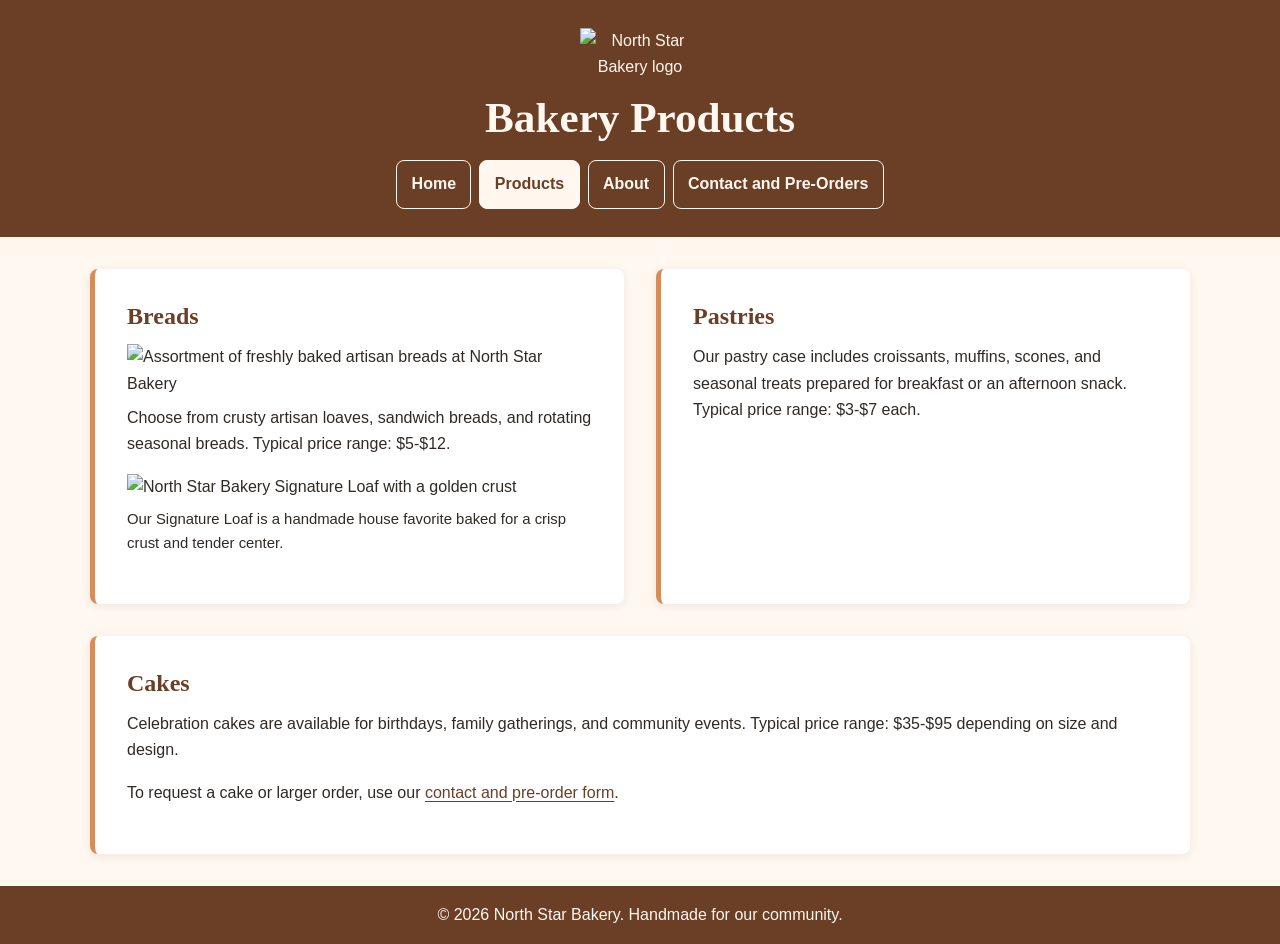
==== products.html @ dcf20145 "Add files via upload" ====
<!DOCTYPE html>
<html lang="en">
<head>
<meta charset="utf-8"/>
<meta content="width=device-width, initial-scale=1.0" name="viewport"/>
<title>North Star Bakery | Products</title>
<link href="styles.css" rel="stylesheet"/></head>
<body class="bakery-site">
<header class="site-header">
<img alt="North Star Bakery logo" class="site-logo" loading="lazy" src="bakery-logo.png"/>
<h1>Bakery Products</h1>
<nav aria-label="Main navigation">
<ul>
<li><a href="index.html">Home</a></li>
<li><a aria-current="page" href="products.html">Products</a></li>
<li><a href="about.html">About</a></li>
<li><a href="contact.html">Contact and Pre-Orders</a></li>
</ul>
</nav>
</header>
<main class="site-main">
<section class="content-card">
<h2>Breads</h2>
<img alt="Assortment of freshly baked artisan breads at North Star Bakery" loading="lazy" src="bakery-bread.jpg"/>
<p>Choose from crusty artisan loaves, sandwich breads, and rotating seasonal breads. Typical price range: $5-$12.</p>
<figure>
<img alt="North Star Bakery Signature Loaf with a golden crust" loading="lazy" src="bakery-signature-loaf.jpg"/>
<figcaption>Our Signature Loaf is a handmade house favorite baked for a crisp crust and tender center.</figcaption>
</figure>
</section>
<section class="content-card">
<h2>Pastries</h2>
<p>Our pastry case includes croissants, muffins, scones, and seasonal treats prepared for breakfast or an afternoon snack. Typical price range: $3-$7 each.</p>
</section>
<section class="content-card">
<h2>Cakes</h2>
<p>Celebration cakes are available for birthdays, family gatherings, and community events. Typical price range: $35-$95 depending on size and design.</p>
<p>To request a cake or larger order, use our <a href="contact.html">contact and pre-order form</a>.</p>
</section>
</main>
<footer class="site-footer">
<p>© 2026 North Star Bakery. Handmade for our community.</p>
</footer>
</body>
</html>
---- styles.css ----
/* North Star Bakery | Touchstone 3 | Mobile-first shared design */
:root { --cream:#FFF8F0; --brown:#6B3E26; --peach:#D88C5A; --charcoal:#2F2A26; }
* { box-sizing:border-box; }
html { scroll-behavior:smooth; }
body { margin:0; background:var(--cream); color:var(--charcoal); font: 1rem/1.65 Arial, Helvetica, sans-serif; }
a { color:var(--brown); text-underline-offset:3px; }
a:hover { color:var(--charcoal); }
a:focus-visible,button:focus-visible,input:focus-visible,textarea:focus-visible,select:focus-visible { outline:3px solid var(--peach); outline-offset:3px; }
.site-header { background:var(--brown); color:var(--cream); padding:1.25rem 1rem; text-align:center; }
.site-header h1 { font:700 clamp(1.65rem,4vw,2.7rem)/1.2 Georgia,'Times New Roman',serif; margin:.7rem 0 1rem; }
.site-logo { display:block; max-width:120px; max-height:110px; width:auto; height:auto; margin:0 auto; }
nav ul { list-style:none; display:flex; flex-direction:column; gap:.5rem; margin:0; padding:0; }
nav a { display:block; padding:.65rem .9rem; border:1px solid var(--cream); border-radius:.5rem; color:var(--cream); text-decoration:none; font-weight:700; }
nav a:hover,nav a[aria-current='page'] { background:var(--cream); color:var(--brown); }
.site-main { width:min(100% - 2rem,1100px); margin:1.5rem auto; display:flex; flex-direction:column; gap:1rem; }
.content-card { background:#fff; border-left:5px solid var(--peach); border-radius:.5rem; padding:1.2rem; box-shadow:0 2px 10px #2f2a2614; min-width:0; }
h2 { font:700 1.5rem/1.3 Georgia,'Times New Roman',serif; color:var(--brown); margin:0 0 .75rem; }
p { margin:.5rem 0 1rem; }
img,picture img,video { max-width:100%; height:auto; }
picture img { display:block; }
figure { margin:1rem 0; } figcaption { font-size:.93rem; margin-top:.4rem; }
audio { width:100%; max-width:450px; }
fieldset { border:1px solid var(--brown); border-radius:.5rem; margin:0 0 1rem; padding:1rem; }
legend { font-weight:700; color:var(--brown); padding:0 .3rem; }
label { display:block; font-weight:700; margin:.8rem 0 .25rem; }
input,select,textarea { display:block; width:100%; min-height:44px; padding:.65rem; font:inherit; color:var(--charcoal); background:#fff; border:1px solid var(--brown); border-radius:.35rem; }
textarea { resize:vertical; }
button { background:var(--brown); color:var(--cream); border:0; border-radius:.4rem; padding:.8rem 1.2rem; font:700 1rem Arial,sans-serif; cursor:pointer; }
button:hover { background:var(--charcoal); }
.site-footer { background:var(--brown); color:var(--cream); text-align:center; padding:1rem; }
.site-footer p { margin:0; }
@media (min-width:700px) {
 .site-header { padding:1.75rem 2rem; }
 nav ul { flex-direction:row; justify-content:center; flex-wrap:wrap; }
 .site-main { flex-direction:row; flex-wrap:wrap; gap:1.5rem; margin:2rem auto; align-items:stretch; }
 .content-card { flex:1 1 calc(50% - 1.5rem); padding:1.75rem; }
 .content-card:only-child { flex-basis:100%; }
}
@media (min-width:1000px) { .site-main { gap:2rem; } .content-card { padding:2rem; } }
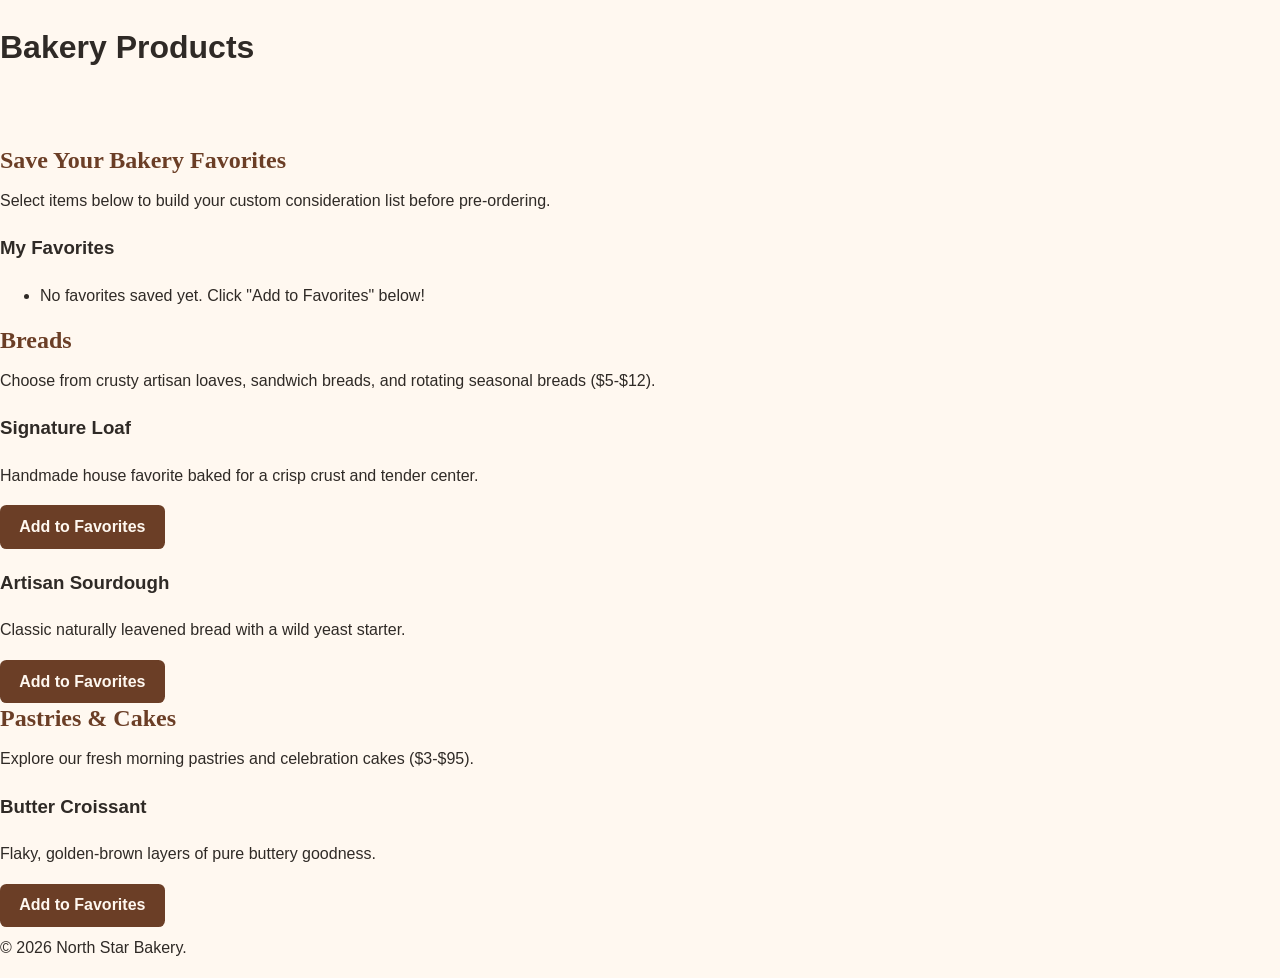
==== commit 618b8fc7: "Update products.html" ====
--- a/products.html
+++ b/products.html
@@ -1,45 +1,68 @@
 <!DOCTYPE html>
 <html lang="en">
 <head>
-<meta charset="utf-8"/>
-<meta content="width=device-width, initial-scale=1.0" name="viewport"/>
-<title>North Star Bakery | Products</title>
-<link href="styles.css" rel="stylesheet"/></head>
-<body class="bakery-site">
-<header class="site-header">
-<img alt="North Star Bakery logo" class="site-logo" loading="lazy" src="bakery-logo.png"/>
-<h1>Bakery Products</h1>
-<nav aria-label="Main navigation">
-<ul>
-<li><a href="index.html">Home</a></li>
-<li><a aria-current="page" href="products.html">Products</a></li>
-<li><a href="about.html">About</a></li>
-<li><a href="contact.html">Contact and Pre-Orders</a></li>
-</ul>
-</nav>
-</header>
-<main class="site-main">
-<section class="content-card">
-<h2>Breads</h2>
-<img alt="Assortment of freshly baked artisan breads at North Star Bakery" loading="lazy" src="bakery-bread.jpg"/>
-<p>Choose from crusty artisan loaves, sandwich breads, and rotating seasonal breads. Typical price range: $5-$12.</p>
-<figure>
-<img alt="North Star Bakery Signature Loaf with a golden crust" loading="lazy" src="bakery-signature-loaf.jpg"/>
-<figcaption>Our Signature Loaf is a handmade house favorite baked for a crisp crust and tender center.</figcaption>
-</figure>
-</section>
-<section class="content-card">
-<h2>Pastries</h2>
-<p>Our pastry case includes croissants, muffins, scones, and seasonal treats prepared for breakfast or an afternoon snack. Typical price range: $3-$7 each.</p>
-</section>
-<section class="content-card">
-<h2>Cakes</h2>
-<p>Celebration cakes are available for birthdays, family gatherings, and community events. Typical price range: $35-$95 depending on size and design.</p>
-<p>To request a cake or larger order, use our <a href="contact.html">contact and pre-order form</a>.</p>
-</section>
-</main>
-<footer class="site-footer">
-<p>© 2026 North Star Bakery. Handmade for our community.</p>
-</footer>
+    <meta charset="UTF-8">
+    <meta name="viewport" content="width=device-width, initial-scale=1.0">
+    <title>North Star Bakery | Products</title>
+    <link rel="stylesheet" href="styles.css">
+    <link rel="stylesheet" href="touchstone4.css">
+</head>
+<body>
+    <header>
+        <div class="logo-container">
+            <h1>Bakery Products</h1>
+        </div>
+        <nav>
+            <ul>
+                <li><a href="index.html">Home</a></li>
+                <li><a href="products.html" class="active">Products</a></li>
+                <li><a href="about.html">About</a></li>
+                <li><a href="contact.html">Contact and Pre-Orders</a></li>
+            </ul>
+        </nav>
+    </header>
+
+    <main>
+        <section class="favorites-container">
+            <h2>Save Your Bakery Favorites</h2>
+            <p>Select items below to build your custom consideration list before pre-ordering.</p>
+            <div class="favorites-box">
+                <h3>My Favorites</h3>
+                <ul id="my-favorites">
+                    <li class="empty-message">No favorites saved yet. Click "Add to Favorites" below!</li>
+                </ul>
+            </div>
+        </section>
+
+        <section class="product-category">
+            <h2>Breads</h2>
+            <p>Choose from crusty artisan loaves, sandwich breads, and rotating seasonal breads ($5-$12).</p>
+            <div class="product-card">
+                <h3>Signature Loaf</h3>
+                <p>Handmade house favorite baked for a crisp crust and tender center.</p>
+                <button class="favorite-btn" data-item="Signature Loaf">Add to Favorites</button>
+            </div>
+            <div class="product-card">
+                <h3>Artisan Sourdough</h3>
+                <p>Classic naturally leavened bread with a wild yeast starter.</p>
+                <button class="favorite-btn" data-item="Artisan Sourdough">Add to Favorites</button>
+            </div>
+        </section>
+
+        <section class="product-category">
+            <h2>Pastries & Cakes</h2>
+            <p>Explore our fresh morning pastries and celebration cakes ($3-$95).</p>
+            <div class="product-card">
+                <h3>Butter Croissant</h3>
+                <p>Flaky, golden-brown layers of pure buttery goodness.</p>
+                <button class="favorite-btn" data-item="Butter Croissant">Add to Favorites</button>
+            </div>
+        </section>
+    </main>
+
+    <footer>
+        <p>&copy; 2026 North Star Bakery.</p>
+    </footer>
+    <script src="touchstone4.js"></script>
 </body>
-</html>+</html>
--- a/touchstone4.css
+++ b/touchstone4.css
@@ -0,0 +1,7 @@
+/* Additive styling: retains the Touchstone 3 site palette and typography. */
+#bakery-favorites{margin:1.5rem auto;padding:1.25rem;max-width:960px;background:#FFF8F0;color:#2F2A26;border-left:4px solid #D88C5A;border-radius:8px;font-family:Arial,sans-serif}
+#bakery-favorites h2{font-family:Georgia,serif;color:#6B3E26}
+.favorite-options{display:flex;flex-wrap:wrap;gap:.75rem}.favorite-card{display:flex;flex-direction:column;justify-content:space-between;gap:.75rem;flex:1 1 180px;background:white;border:1px solid #D88C5A;padding:1rem;border-radius:6px}
+.favorite-card button,.bakery-form button{padding:.7rem 1rem;border:0;border-radius:5px;background:#6B3E26;color:#FFF8F0;cursor:pointer}.favorite-card button:hover,.favorite-card button:focus-visible{background:#2F2A26}.favorite-card button[aria-pressed="true"]{background:#D88C5A;color:#2F2A26}
+.bakery-form{max-width:650px}.bakery-form label{display:block;margin-top:1rem;font-weight:bold}.bakery-form input,.bakery-form textarea{box-sizing:border-box;display:block;width:100%;padding:.65rem;border:1px solid #6B3E26;border-radius:4px}.field-error{display:block;min-height:1.3em;color:#8B251A;font-size:.92rem}.bakery-form [aria-invalid="true"]{border:2px solid #8B251A}#favorites-status{min-height:1.4em}
+@media(min-width:700px){.favorite-card{min-width:190px}}
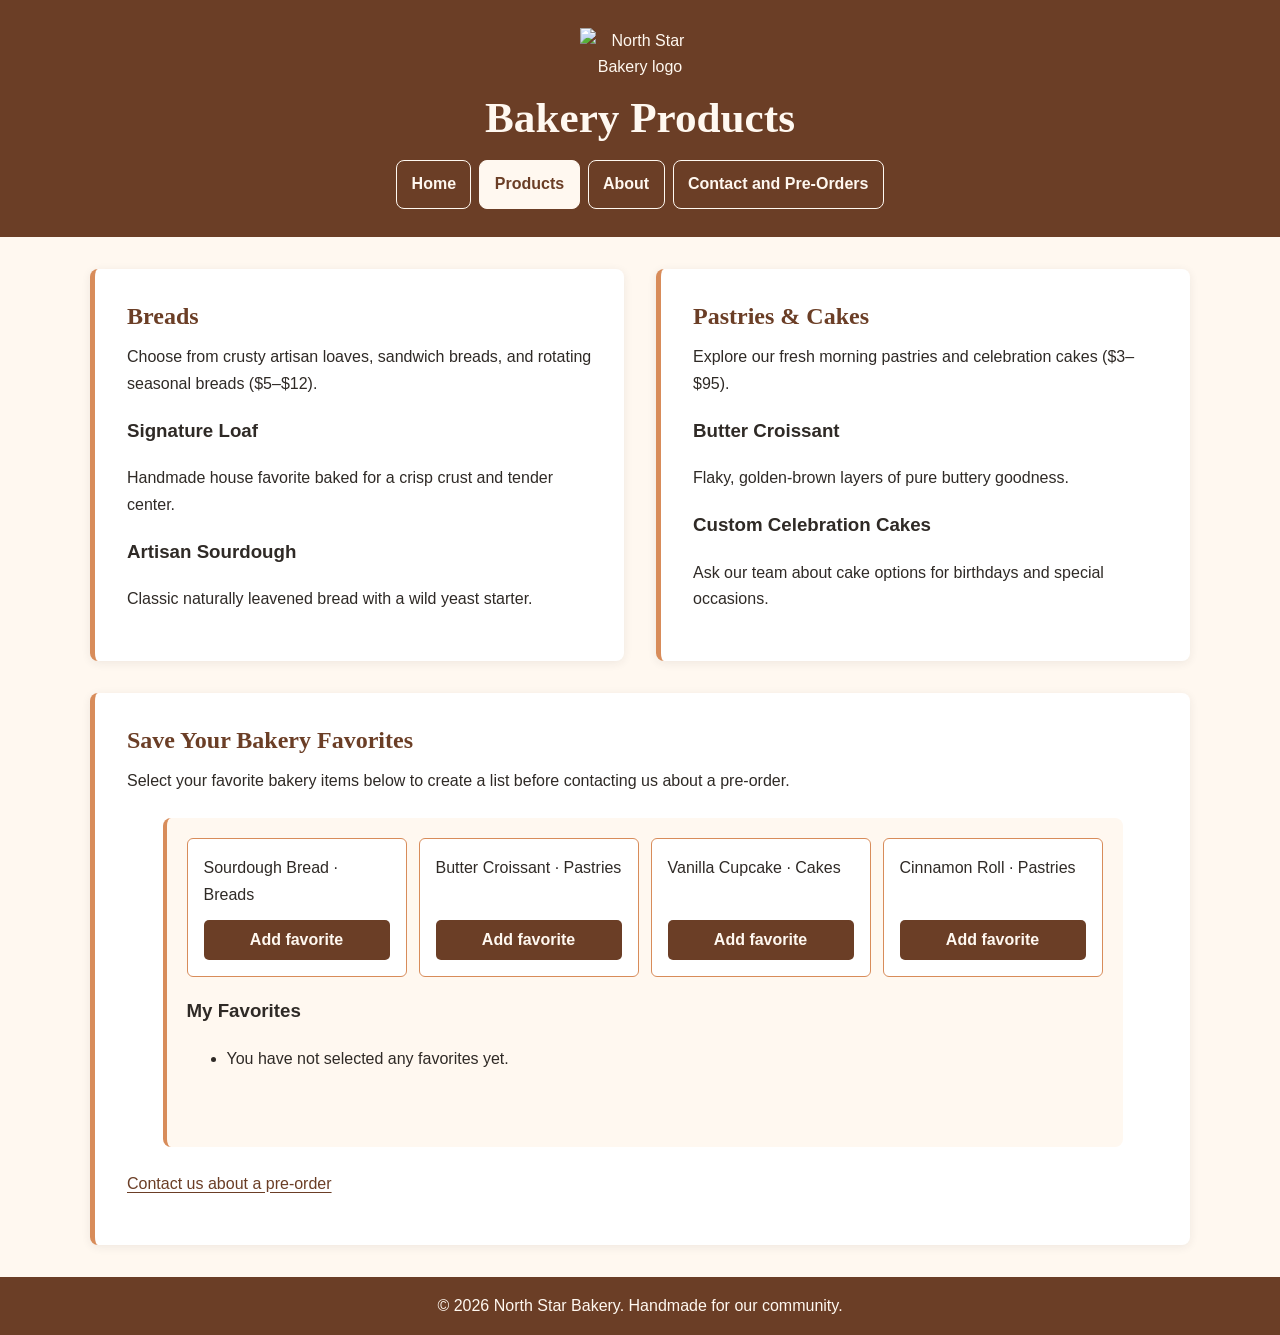
==== commit 53b6e3b1: "Update products.html" ====
--- a/products.html
+++ b/products.html
@@ -1,68 +1,64 @@
 <!DOCTYPE html>
 <html lang="en">
 <head>
-    <meta charset="UTF-8">
-    <meta name="viewport" content="width=device-width, initial-scale=1.0">
-    <title>North Star Bakery | Products</title>
-    <link rel="stylesheet" href="styles.css">
-    <link rel="stylesheet" href="touchstone4.css">
+  <meta charset="UTF-8">
+  <meta name="viewport" content="width=device-width, initial-scale=1.0">
+  <meta name="description" content="Explore fresh breads, pastries, and cakes at North Star Bakery and save your favorites.">
+  <title>North Star Bakery | Products</title>
+  <link rel="stylesheet" href="styles.css">
+  <link rel="stylesheet" href="touchstone4.css">
 </head>
-<body>
-    <header>
-        <div class="logo-container">
-            <h1>Bakery Products</h1>
-        </div>
-        <nav>
-            <ul>
-                <li><a href="index.html">Home</a></li>
-                <li><a href="products.html" class="active">Products</a></li>
-                <li><a href="about.html">About</a></li>
-                <li><a href="contact.html">Contact and Pre-Orders</a></li>
-            </ul>
-        </nav>
-    </header>
+<body class="bakery-site">
+  <header class="site-header">
+    <img class="site-logo" src="bakery-logo.png" alt="North Star Bakery logo" width="120">
+    <h1>Bakery Products</h1>
+    <nav aria-label="Main navigation">
+      <ul>
+        <li><a href="index.html">Home</a></li>
+        <li><a href="products.html" aria-current="page">Products</a></li>
+        <li><a href="about.html">About</a></li>
+        <li><a href="contact.html">Contact and Pre-Orders</a></li>
+      </ul>
+    </nav>
+  </header>
 
-    <main>
-        <section class="favorites-container">
-            <h2>Save Your Bakery Favorites</h2>
-            <p>Select items below to build your custom consideration list before pre-ordering.</p>
-            <div class="favorites-box">
-                <h3>My Favorites</h3>
-                <ul id="my-favorites">
-                    <li class="empty-message">No favorites saved yet. Click "Add to Favorites" below!</li>
-                </ul>
-            </div>
-        </section>
+  <main class="site-main">
+    <section class="content-card" aria-labelledby="breads-heading">
+      <h2 id="breads-heading">Breads</h2>
+      <p>Choose from crusty artisan loaves, sandwich breads, and rotating seasonal breads ($5–$12).</p>
+      <h3>Signature Loaf</h3>
+      <p>Handmade house favorite baked for a crisp crust and tender center.</p>
+      <h3>Artisan Sourdough</h3>
+      <p>Classic naturally leavened bread with a wild yeast starter.</p>
+    </section>
 
-        <section class="product-category">
-            <h2>Breads</h2>
-            <p>Choose from crusty artisan loaves, sandwich breads, and rotating seasonal breads ($5-$12).</p>
-            <div class="product-card">
-                <h3>Signature Loaf</h3>
-                <p>Handmade house favorite baked for a crisp crust and tender center.</p>
-                <button class="favorite-btn" data-item="Signature Loaf">Add to Favorites</button>
-            </div>
-            <div class="product-card">
-                <h3>Artisan Sourdough</h3>
-                <p>Classic naturally leavened bread with a wild yeast starter.</p>
-                <button class="favorite-btn" data-item="Artisan Sourdough">Add to Favorites</button>
-            </div>
-        </section>
+    <section class="content-card" aria-labelledby="pastries-heading">
+      <h2 id="pastries-heading">Pastries &amp; Cakes</h2>
+      <p>Explore our fresh morning pastries and celebration cakes ($3–$95).</p>
+      <h3>Butter Croissant</h3>
+      <p>Flaky, golden-brown layers of pure buttery goodness.</p>
+      <h3>Custom Celebration Cakes</h3>
+      <p>Ask our team about cake options for birthdays and special occasions.</p>
+    </section>
 
-        <section class="product-category">
-            <h2>Pastries & Cakes</h2>
-            <p>Explore our fresh morning pastries and celebration cakes ($3-$95).</p>
-            <div class="product-card">
-                <h3>Butter Croissant</h3>
-                <p>Flaky, golden-brown layers of pure buttery goodness.</p>
-                <button class="favorite-btn" data-item="Butter Croissant">Add to Favorites</button>
-            </div>
-        </section>
-    </main>
+    <section class="content-card" aria-labelledby="favorites-heading" style="flex-basis:100%;">
+      <h2 id="favorites-heading">Save Your Bakery Favorites</h2>
+      <p>Select your favorite bakery items below to create a list before contacting us about a pre-order.</p>
+      <div id="bakery-favorites">
+        <div id="favorite-options" class="favorite-options" aria-label="Bakery items to save"></div>
+        <h3>My Favorites</h3>
+        <ul id="favorite-list" aria-live="polite">
+          <li>You have not selected any favorites yet.</li>
+        </ul>
+        <p id="favorites-status" role="status" aria-live="polite"></p>
+      </div>
+      <p><a href="contact.html">Contact us about a pre-order</a></p>
+    </section>
+  </main>
 
-    <footer>
-        <p>&copy; 2026 North Star Bakery.</p>
-    </footer>
-    <script src="touchstone4.js"></script>
+  <footer class="site-footer">
+    <p>&copy; 2026 North Star Bakery. Handmade for our community.</p>
+  </footer>
+  <script src="touchstone4.js" defer></script>
 </body>
 </html>
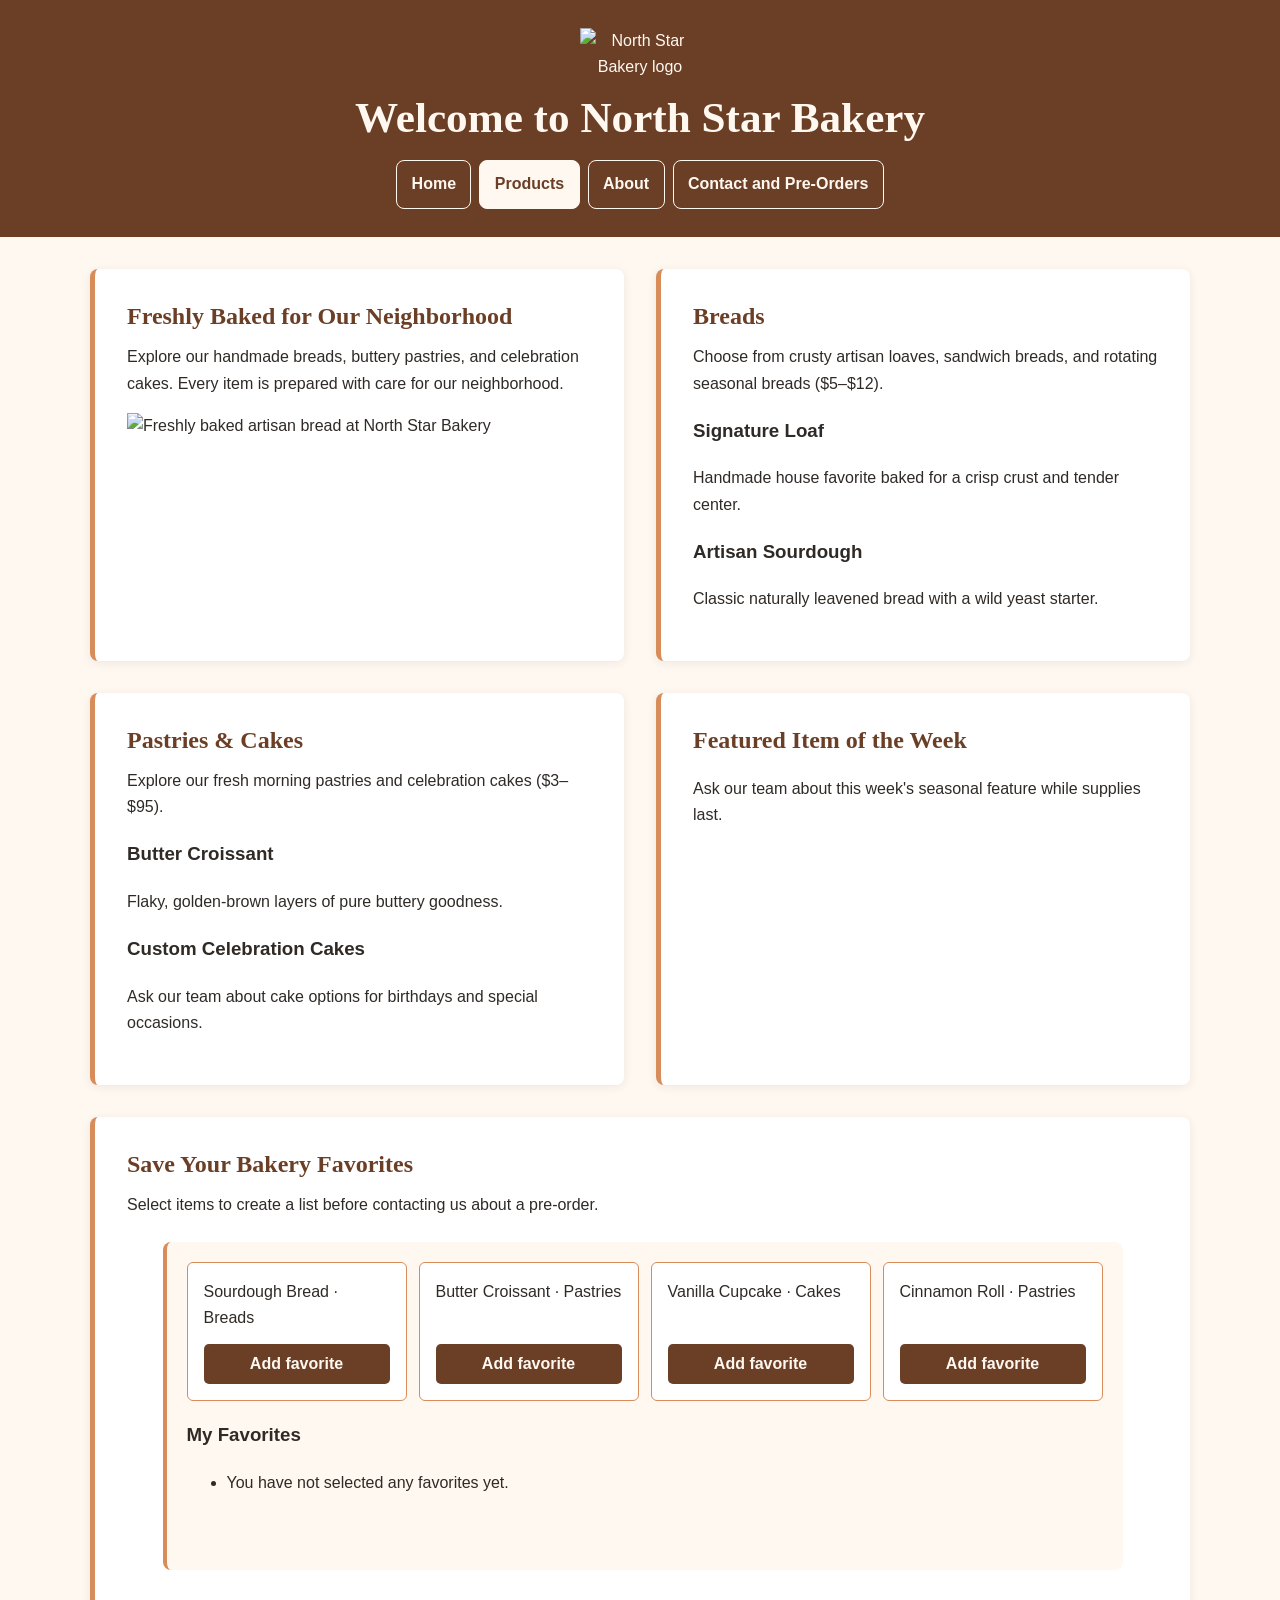
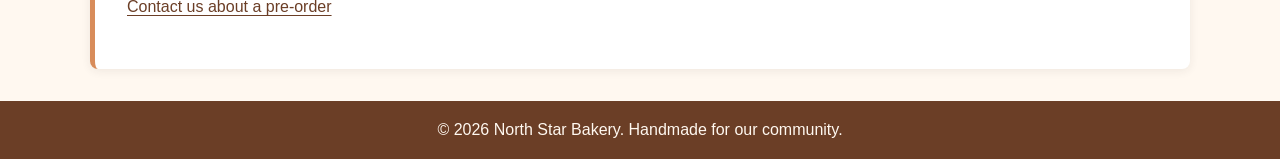
==== commit 48ec82e9: "Update products.html" ====
--- a/products.html
+++ b/products.html
@@ -1,17 +1,18 @@
 <!DOCTYPE html>
 <html lang="en">
 <head>
-  <meta charset="UTF-8">
-  <meta name="viewport" content="width=device-width, initial-scale=1.0">
-  <meta name="description" content="Explore fresh breads, pastries, and cakes at North Star Bakery and save your favorites.">
+  <meta charset="utf-8">
+  <meta name="viewport" content="width=device-width, initial-scale=1">
+  <meta name="description" content="Explore North Star Bakery breads, pastries, cakes and save your favorites.">
   <title>North Star Bakery | Products</title>
+  <!-- Match the Home page's exact shared stylesheet and layout. -->
   <link rel="stylesheet" href="styles.css">
   <link rel="stylesheet" href="touchstone4.css">
 </head>
 <body class="bakery-site">
   <header class="site-header">
-    <img class="site-logo" src="bakery-logo.png" alt="North Star Bakery logo" width="120">
-    <h1>Bakery Products</h1>
+    <img src="bakery-logo.png" alt="North Star Bakery logo" class="site-logo" width="120">
+    <h1>Welcome to North Star Bakery</h1>
     <nav aria-label="Main navigation">
       <ul>
         <li><a href="index.html">Home</a></li>
@@ -23,6 +24,12 @@
   </header>
 
   <main class="site-main">
+    <section class="content-card" aria-labelledby="products-intro">
+      <h2 id="products-intro">Freshly Baked for Our Neighborhood</h2>
+      <p>Explore our handmade breads, buttery pastries, and celebration cakes. Every item is prepared with care for our neighborhood.</p>
+      <img src="bakery-bread.jpg" alt="Freshly baked artisan bread at North Star Bakery" loading="lazy">
+    </section>
+
     <section class="content-card" aria-labelledby="breads-heading">
       <h2 id="breads-heading">Breads</h2>
       <p>Choose from crusty artisan loaves, sandwich breads, and rotating seasonal breads ($5–$12).</p>
@@ -41,9 +48,18 @@
       <p>Ask our team about cake options for birthdays and special occasions.</p>
     </section>
 
-    <section class="content-card" aria-labelledby="favorites-heading" style="flex-basis:100%;">
+    <section class="content-card" aria-labelledby="featured-heading">
+      <h2 id="featured-heading">Featured Item of the Week</h2>
+      <picture>
+        <source media="(min-width: 800px)" srcset="bakery-feature-large.jpg">
+        <img src="bakery-feature-small.jpg" alt="North Star Bakery featured baked item of the week" loading="lazy">
+      </picture>
+      <p>Ask our team about this week's seasonal feature while supplies last.</p>
+    </section>
+
+    <section class="content-card" aria-labelledby="favorites-heading" style="flex-basis:100%">
       <h2 id="favorites-heading">Save Your Bakery Favorites</h2>
-      <p>Select your favorite bakery items below to create a list before contacting us about a pre-order.</p>
+      <p>Select items to create a list before contacting us about a pre-order.</p>
       <div id="bakery-favorites">
         <div id="favorite-options" class="favorite-options" aria-label="Bakery items to save"></div>
         <h3>My Favorites</h3>
